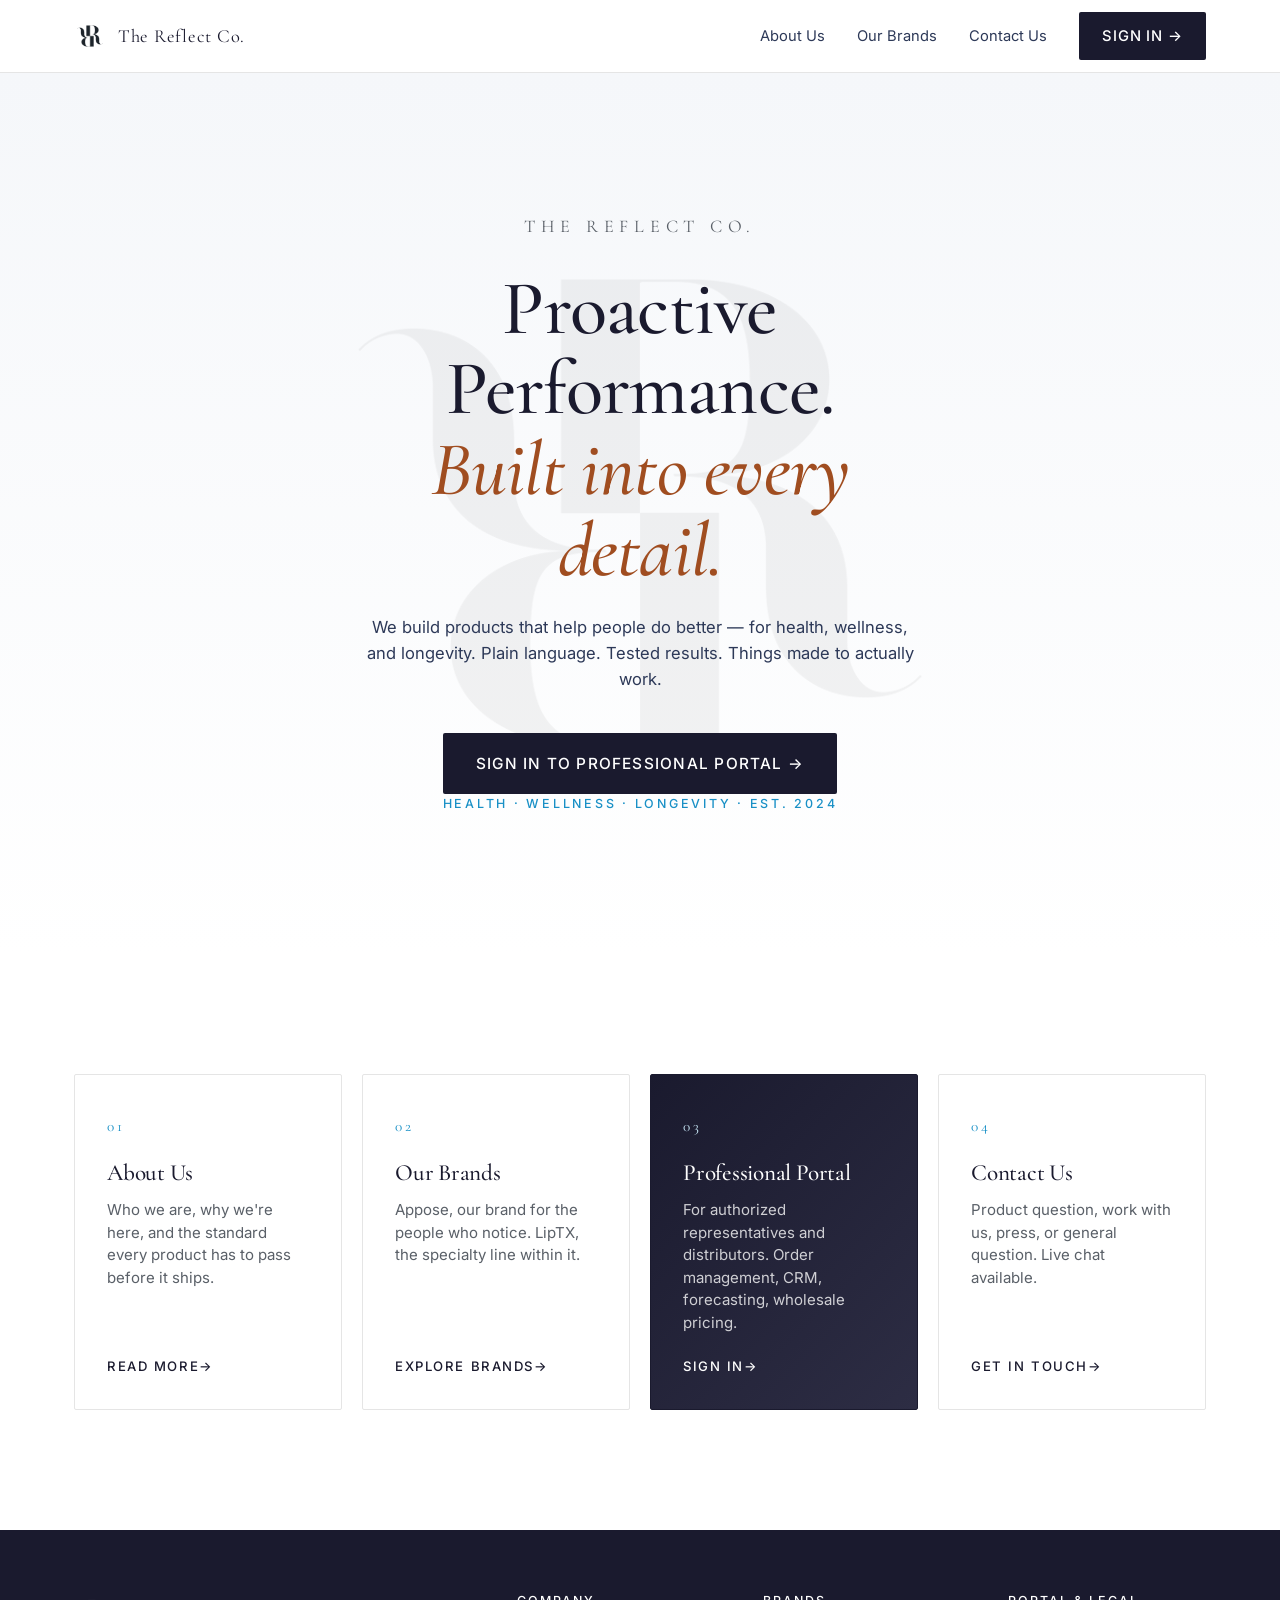
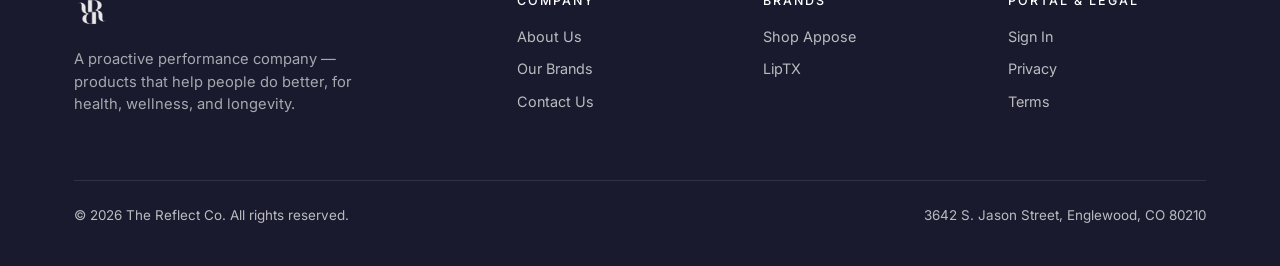
==== index.html @ 0c34033e "Remove Reps page (redundant with Contact Us) - Delete reps.html - Remove 'Become a Rep' from header " ====
<!DOCTYPE html>
<html lang="en">
<head>
<meta charset="UTF-8" />
<meta name="viewport" content="width=device-width, initial-scale=1.0" />
<title>The Reflect Co. — Proactive Performance</title>
<meta name="description" content="The Reflect Co. is a proactive performance company — products that help people do better, for health, wellness, and longevity. Home of Appose and the LipTX line." />
<link rel="canonical" href="https://thereflectco.com/" />

<!-- Open Graph / social cards -->
<meta property="og:type" content="website" />
<meta property="og:title" content="The Reflect Co. — Proactive Performance" />
<meta property="og:description" content="A proactive performance company. Products that help people do better, for health, wellness, and longevity." />
<meta property="og:url" content="https://thereflectco.com/" />
<meta property="og:image" content="https://thereflectco.com/assets/reflect-logo.png" />
<meta property="og:site_name" content="The Reflect Co." />
<meta name="twitter:card" content="summary_large_image" />
<meta name="twitter:title" content="The Reflect Co. — Proactive Performance" />
<meta name="twitter:description" content="Products that help people do better, for health, wellness, and longevity." />
<meta name="twitter:image" content="https://thereflectco.com/assets/reflect-logo.png" />

<!-- Icons -->
<link rel="icon" type="image/png" href="assets/reflect-logo.png" />
<link rel="apple-touch-icon" href="assets/reflect-logo.png" />
<meta name="theme-color" content="#1a1a2e" />

<!-- Fonts -->
<link rel="preconnect" href="https://fonts.googleapis.com" />
<link rel="preconnect" href="https://fonts.gstatic.com" crossorigin />
<link href="https://fonts.googleapis.com/css2?family=Cormorant+Garamond:ital,wght@0,400;0,500;0,600;1,400;1,500&family=Inter:wght@400;500;600&display=swap" rel="stylesheet" />
<link rel="stylesheet" href="styles.css" />

<!-- Structured data (Organization) -->
<script type="application/ld+json">
{
  "@context": "https://schema.org",
  "@type": "Organization",
  "name": "The Reflect Co.",
  "alternateName": "Reflect Co.",
  "url": "https://thereflectco.com",
  "logo": "https://thereflectco.com/assets/reflect-logo.png",
  "description": "A proactive performance company — products that help people do better, for health, wellness, and longevity.",
  "foundingDate": "2024",
  "address": {
    "@type": "PostalAddress",
    "streetAddress": "3642 S. Jason Street",
    "addressLocality": "Englewood",
    "addressRegion": "CO",
    "postalCode": "80210",
    "addressCountry": "US"
  },
  "email": "dnarsete@gmail.com",
  "brand": [
    {"@type": "Brand", "name": "Appose", "url": "https://shopappose.com"},
    {"@type": "Brand", "name": "LipTX"}
  ]
}
</script>
</head>
<body>

<header class="site-header">
  <div class="wrap">
    <nav class="nav" id="nav">
      <a href="index.html" class="brand">
        <img src="assets/reflect-logo.png" alt="" />
        <span>The Reflect Co.</span>
      </a>
      <div class="nav-links">
        <a href="about.html">About Us</a>
        <a href="brands.html">Our Brands</a>
        <a href="contact.html">Contact Us</a>
        <a class="btn btn-primary" href="https://dnarsete.github.io/reflect-co-crm/">Sign In →</a>
      </div>
      <button class="nav-toggle" aria-label="Toggle menu" aria-expanded="false">
        <span></span><span></span><span></span>
      </button>
    </nav>
  </div>
</header>

<main>
<section class="landing-hero">
  <div class="wrap">
    <div class="brand-mark">The Reflect Co.</div>
    <h1>Proactive Performance.<br /><span class="accent">Built into every detail.</span></h1>
    <p class="lede">We build products that help people do better — for health, wellness, and longevity. Plain language. Tested results. Things made to actually work.</p>
    <div class="hero-actions" style="display:flex; align-items:center; justify-content:center; flex-wrap:wrap; gap:0; margin-top:24px;">
      <a class="btn btn-primary btn-lg" href="https://dnarsete.github.io/reflect-co-crm/">Sign In to Professional Portal →</a>
    </div>
    <div class="meta-line">Health · Wellness · Longevity · Est. 2024</div>
  </div>
</section>

<section class="tabs">
  <div class="wrap">
    <div class="tabs-grid">
      <a class="tab-card" href="about.html">
        <span class="num">01</span>
        <h3>About Us</h3>
        <p>Who we are, why we're here, and the standard every product has to pass before it ships.</p>
        <span class="more">Read more</span>
      </a>
      <a class="tab-card" href="brands.html">
        <span class="num">02</span>
        <h3>Our Brands</h3>
        <p>Appose, our brand for the people who notice. LipTX, the specialty line within it.</p>
        <span class="more">Explore brands</span>
      </a>
      <a class="tab-card dark" href="https://dnarsete.github.io/reflect-co-crm/">
        <span class="num">03</span>
        <h3>Professional Portal</h3>
        <p>For authorized representatives and distributors. Order management, CRM, forecasting, wholesale pricing.</p>
        <span class="more">Sign in</span>
      </a>
      <a class="tab-card" href="contact.html">
        <span class="num">04</span>
        <h3>Contact Us</h3>
        <p>Product question, work with us, press, or general question. Live chat available.</p>
        <span class="more">Get in touch</span>
      </a>
    </div>
  </div>
</section>
</main>

<footer class="site-footer">
  <div class="wrap">
    <div class="footer-grid">
      <div class="footer-brand">
        <img src="assets/reflect-logo.png" alt="The Reflect Co." />
        <p>A proactive performance company — products that help people do better, for health, wellness, and longevity.</p>
      </div>
      <div>
        <h4>Company</h4>
        <ul>
          <li><a href="about.html">About Us</a></li>
          <li><a href="brands.html">Our Brands</a></li>
          <li><a href="contact.html">Contact Us</a></li>
        </ul>
      </div>
      <div>
        <h4>Brands</h4>
        <ul>
          <li><a href="https://shopappose.com" target="_blank" rel="noopener">Shop Appose</a></li>
          <li><a href="brands.html#liptx">LipTX</a></li>
        </ul>
      </div>
      <div>
        <h4>Portal &amp; Legal</h4>
        <ul>
          <li><a href="https://dnarsete.github.io/reflect-co-crm/">Sign In</a></li>
          <li><a href="privacy.html">Privacy</a></li>
          <li><a href="terms.html">Terms</a></li>
        </ul>
      </div>
    </div>
    <div class="footer-bottom">
      <span>© 2026 The Reflect Co. All rights reserved.</span>
      <span>3642 S. Jason Street, Englewood, CO 80210</span>
    </div>
  </div>
</footer>

<script src="app.js"></script>
</body>
</html>
---- styles.css ----
/* The Reflect Co — quiet luxury, B2B manufacturer */

:root {
  --ink: #1a1a2e;           /* deep midnight (from original site) */
  --ink-deep: #0f0f1f;
  --ink-soft: #2d3958;
  --muted: #5a6068;
  --line: #e5e5e5;
  --cream: #f5f7fa;         /* very pale cool gray */
  --cream-deep: #ebeef3;
  --paper: #ffffff;
  --accent: #1990c6;        /* teal blue (from original site) */
  --accent-deep: #137092;
  --accent-peach: #ffd5b5;  /* peach (hero gradient) */
  --accent-teal: #19c6c6;   /* aqua (hero gradient) */
  --shadow: 0 10px 40px rgba(26, 26, 46, 0.08);
  --serif: "Cormorant Garamond", "Garamond", "Times New Roman", Georgia, serif;
  --sans: "Inter", -apple-system, BlinkMacSystemFont, "Helvetica Neue", Helvetica, Arial, sans-serif;
  --maxw: 1180px;
}

* { box-sizing: border-box; }
html, body { margin: 0; padding: 0; }
body {
  font-family: var(--sans);
  color: var(--ink);
  background: var(--paper);
  -webkit-font-smoothing: antialiased;
  text-rendering: optimizeLegibility;
  line-height: 1.55;
  font-size: 16px;
}
img { max-width: 100%; display: block; }
a { color: inherit; text-decoration: none; }
button { font: inherit; cursor: pointer; border: none; background: none; color: inherit; }

/* Typography */
h1, h2, h3, h4 { font-family: var(--serif); font-weight: 500; line-height: 1.15; letter-spacing: -0.01em; margin: 0; }
h1 { font-size: clamp(2.4rem, 5vw, 4.2rem); }
h2 { font-size: clamp(1.9rem, 3.4vw, 2.8rem); }
h3 { font-size: clamp(1.3rem, 2vw, 1.6rem); }
p { margin: 0 0 1rem; color: var(--ink-soft); }
.eyebrow {
  text-transform: uppercase;
  letter-spacing: 0.22em;
  font-size: 0.72rem;
  font-weight: 500;
  color: var(--accent);
  font-family: var(--sans);
}
.lede { font-size: 1.08rem; color: var(--ink-soft); max-width: 60ch; }

/* Layout */
.wrap { max-width: var(--maxw); margin: 0 auto; padding: 0 24px; }
section { padding: clamp(72px, 10vw, 140px) 0; }
.section-head { max-width: 760px; margin-bottom: 56px; }
.section-head.center { margin-left: auto; margin-right: auto; text-align: center; }
.divider { height: 1px; background: var(--line); border: 0; margin: 0; }

/* Header / Nav */
.site-header {
  position: sticky;
  top: 0;
  z-index: 50;
  background: rgba(255, 255, 255, 0.92);
  backdrop-filter: saturate(160%) blur(10px);
  -webkit-backdrop-filter: saturate(160%) blur(10px);
  border-bottom: 1px solid var(--line);
}
.nav {
  display: flex;
  align-items: center;
  justify-content: space-between;
  height: 72px;
}
.brand {
  display: flex;
  align-items: center;
  gap: 12px;
  font-family: var(--serif);
  font-size: 1.15rem;
  letter-spacing: 0.04em;
}
.brand img { width: 32px; height: 32px; object-fit: contain; }
.nav-links { display: flex; align-items: center; gap: 32px; }
.nav-links a { font-size: 0.92rem; color: var(--ink-soft); transition: color .2s; }
.nav-links a:hover { color: var(--ink); }
.nav-links a.btn-primary, .nav-links a.btn-primary:hover { color: #fff; }
.nav-links a.btn-ghost, .nav-links a.btn-ghost:hover { color: var(--ink); }
.btn {
  display: inline-flex;
  align-items: center;
  justify-content: center;
  gap: 10px;
  padding: 12px 22px;
  border-radius: 2px;
  font-size: 0.88rem;
  letter-spacing: 0.06em;
  text-transform: uppercase;
  font-weight: 500;
  transition: all .2s ease;
  border: 1px solid transparent;
  cursor: pointer;
  white-space: nowrap;
}
.btn-primary { background: var(--ink); color: #fff; }
.btn-primary:hover { background: var(--ink-deep); }
.btn-ghost { background: transparent; color: var(--ink); border-color: var(--ink); }
.btn-ghost:hover { background: var(--ink); color: #fff; }
.btn-lg { padding: 18px 32px; font-size: 0.96rem; letter-spacing: 0.08em; }
.hero-link {
  display: inline-block;
  margin-left: 18px;
  font-size: 0.86rem;
  color: var(--muted);
  border-bottom: 1px solid transparent;
  padding-bottom: 2px;
  transition: color .2s, border-color .2s;
}
.hero-link:hover { color: var(--ink); border-bottom-color: var(--ink); }
@media (max-width: 560px) {
  .hero-link { display: block; margin: 16px 0 0; }
}
.btn-light { background: #fff; color: var(--ink); }
.btn-light:hover { background: var(--cream); }

/* Mobile nav */
.nav-toggle {
  display: none;
  flex-direction: column;
  gap: 5px;
  padding: 8px;
}
.nav-toggle span { width: 22px; height: 1.5px; background: var(--ink); }
@media (max-width: 860px) {
  .nav-links { display: none; }
  .nav-toggle { display: flex; }
  .nav.open .nav-links {
    display: flex;
    position: absolute;
    top: 72px;
    left: 0;
    right: 0;
    flex-direction: column;
    gap: 0;
    background: #fff;
    border-bottom: 1px solid var(--line);
    padding: 8px 0;
  }
  .nav.open .nav-links a, .nav.open .nav-links .btn {
    padding: 16px 24px;
    border-bottom: 1px solid var(--line);
    border-radius: 0;
    text-align: left;
    justify-content: flex-start;
  }
  .nav.open .nav-links a:last-child, .nav.open .nav-links .btn:last-child { border-bottom: 0; }
}

/* Hero */
.hero {
  background: linear-gradient(180deg, var(--cream) 0%, var(--paper) 100%);
  padding: clamp(96px, 14vw, 180px) 0 clamp(80px, 10vw, 120px);
  position: relative;
  overflow: hidden;
}

/* Landing hero (with ghosted logo watermark) */
.landing-hero {
  background: linear-gradient(180deg, var(--cream) 0%, var(--paper) 100%);
  position: relative;
  overflow: hidden;
  min-height: 88vh;
  display: flex;
  align-items: center;
  padding: clamp(80px, 12vw, 140px) 0;
}
.landing-hero::before {
  content: '';
  position: absolute;
  inset: 0;
  background-image: url('assets/reflect-logo.png');
  background-repeat: no-repeat;
  background-position: center;
  background-size: clamp(420px, 80vh, 880px) auto;
  opacity: 0.05;
  pointer-events: none;
  filter: grayscale(1);
}
.landing-hero .wrap {
  position: relative;
  z-index: 1;
  text-align: center;
}
.landing-hero .brand-mark {
  font-family: var(--serif);
  font-size: clamp(1.1rem, 1.4vw, 1.3rem);
  letter-spacing: 0.32em;
  text-transform: uppercase;
  color: var(--muted);
  margin-bottom: 28px;
}
.landing-hero h1 {
  font-size: clamp(2.8rem, 6vw, 5rem);
  line-height: 1.05;
  margin: 0 auto 24px;
  max-width: 16ch;
}
.landing-hero h1 .accent {
  font-style: italic;
  color: #a04d20;
}
.landing-hero .lede {
  font-size: clamp(1rem, 1.3vw, 1.15rem);
  color: var(--ink-soft);
  max-width: 56ch;
  margin: 0 auto 40px;
  line-height: 1.55;
}
.landing-hero .meta-line {
  font-size: 0.78rem;
  text-transform: uppercase;
  letter-spacing: 0.22em;
  color: var(--accent);
  font-weight: 500;
}

/* Tab cards (4 entry points) */
.tabs {
  padding: clamp(80px, 10vw, 120px) 0;
  background: var(--paper);
}
.tabs-grid {
  display: grid;
  grid-template-columns: repeat(4, 1fr);
  gap: 20px;
}
@media (max-width: 980px) { .tabs-grid { grid-template-columns: repeat(2, 1fr); gap: 16px; } }
@media (max-width: 560px) { .tabs-grid { grid-template-columns: 1fr; } }
.tab-card {
  display: flex;
  flex-direction: column;
  padding: 40px 32px 32px;
  background: var(--paper);
  border: 1px solid var(--line);
  border-radius: 2px;
  text-decoration: none;
  color: inherit;
  transition: transform .25s ease, box-shadow .25s ease, border-color .25s ease;
  position: relative;
  min-height: 280px;
}
.tab-card:hover {
  transform: translateY(-4px);
  box-shadow: var(--shadow);
  border-color: var(--accent);
}
.tab-card .num {
  font-family: var(--serif);
  font-size: 0.95rem;
  letter-spacing: 0.18em;
  color: var(--accent);
  display: block;
  margin-bottom: 22px;
}
.tab-card h3 {
  font-size: 1.45rem;
  margin: 0 0 12px;
}
.tab-card p {
  font-size: 0.94rem;
  color: var(--muted);
  margin: 0 0 auto;
  line-height: 1.5;
}
.tab-card .more {
  margin-top: 22px;
  font-size: 0.82rem;
  text-transform: uppercase;
  letter-spacing: 0.12em;
  color: var(--ink);
  font-weight: 500;
}
.tab-card .more::after { content: ' →'; transition: transform .2s ease; display: inline-block; }
.tab-card:hover .more::after { transform: translateX(4px); }
.tab-card.dark {
  background: linear-gradient(135deg, var(--ink), #2d2d44);
  color: #fff;
  border-color: var(--ink);
}
.tab-card.dark .num { color: #c7e6f5; }
.tab-card.dark p { color: rgba(255,255,255,0.78); }
.tab-card.dark .more { color: #fff; }
.hero-grid {
  display: grid;
  grid-template-columns: 1.1fr 0.9fr;
  gap: 80px;
  align-items: center;
}
@media (max-width: 880px) {
  .hero-grid { grid-template-columns: 1fr; gap: 48px; }
}
.hero h1 { margin-top: 18px; margin-bottom: 22px; }
.hero h1 .accent {
  font-style: italic;
  color: #a04d20;          /* burnt sienna — matches LipTX italic tagline */
}
.hero-actions { display: flex; gap: 14px; margin-top: 32px; flex-wrap: wrap; }
.hero-visual {
  aspect-ratio: 4 / 5;
  background:
    linear-gradient(135deg, var(--cream-deep) 0%, var(--cream) 60%, #fff 100%);
  border: 1px solid var(--line);
  border-radius: 2px;
  position: relative;
  display: flex;
  align-items: center;
  justify-content: center;
  box-shadow: var(--shadow);
}
.hero-visual::before {
  content: "";
  position: absolute;
  inset: 24px;
  border: 1px solid rgba(25, 144, 198, 0.22);
}
.hero-visual img {
  width: 38%;
  opacity: 0.92;
}

/* About / value props */
.about-grid {
  display: grid;
  grid-template-columns: 1fr 1fr;
  gap: 80px;
  align-items: center;
}
@media (max-width: 880px) { .about-grid { grid-template-columns: 1fr; gap: 48px; } }
.stats {
  display: grid;
  grid-template-columns: repeat(3, 1fr);
  gap: 24px;
  margin-top: 48px;
  padding-top: 36px;
  border-top: 1px solid var(--line);
}
.stat .num { font-family: var(--serif); font-size: 2.4rem; color: var(--ink); display: block; line-height: 1; }
.stat .lbl { font-size: 0.78rem; text-transform: uppercase; letter-spacing: 0.14em; color: var(--muted); margin-top: 10px; display: block; }
.about-card {
  background: linear-gradient(135deg, var(--ink), #2d2d44);
  color: #fff;
  padding: 56px 44px;
  border-radius: 2px;
  position: relative;
  overflow: hidden;
}
.about-card .eyebrow { color: rgba(255, 255, 255, 0.7); }
.about-card h3 { color: #fff; margin: 14px 0 18px; font-size: 1.8rem; }
.about-card p { color: rgba(255, 255, 255, 0.78); margin: 0; }
.about-card::after {
  content: "";
  position: absolute;
  right: -60px;
  bottom: -60px;
  width: 220px;
  height: 220px;
  border: 1px solid rgba(255, 255, 255, 0.08);
  border-radius: 50%;
}

/* Brands */
.brands { background: var(--cream); }
.brand-grid {
  display: grid;
  grid-template-columns: 1fr 1fr;
  gap: 28px;
}
@media (max-width: 780px) { .brand-grid { grid-template-columns: 1fr; } }
.brand-card {
  background: #fff;
  border: 1px solid var(--line);
  padding: 56px 44px;
  border-radius: 2px;
  display: flex;
  flex-direction: column;
  min-height: 360px;
  transition: transform .25s ease, box-shadow .25s ease;
}
.brand-card:hover { transform: translateY(-4px); box-shadow: var(--shadow); }
.brand-card.dark { background: linear-gradient(135deg, var(--ink), #2d2d44); color: #fff; border-color: var(--ink); }
.brand-card.dark p, .brand-card.dark .brand-features li { color: rgba(255, 255, 255, 0.78); }
.brand-card.dark .eyebrow { color: rgba(255, 255, 255, 0.6); }
.brand-card.dark .btn-primary { background: #fff; color: var(--ink); }
.brand-card.dark .btn-primary:hover { background: rgba(255, 255, 255, 0.88); color: var(--ink); }

.brand-card.warm { background: linear-gradient(135deg, #fef4e8, #f5e4d0); color: var(--ink); border-color: rgba(26, 26, 46, 0.12); }
.brand-card.warm .tagline { color: #a04d20; }
.brand-card.warm .eyebrow { color: #a04d20; }
.brand-card.warm .brand-features { border-top-color: rgba(26, 26, 46, 0.12); }
.brand-card .name {
  font-family: var(--serif);
  font-size: 2.6rem;
  letter-spacing: 0.04em;
  margin: 18px 0 6px;
}
.brand-card .tagline {
  font-style: italic;
  font-family: var(--serif);
  color: var(--accent);
  margin-bottom: 24px;
  font-size: 1.1rem;
}
.brand-card.dark .tagline { color: #c7e6f5; }
.brand-features {
  list-style: none;
  padding: 0;
  margin: auto 0 0;
  display: flex;
  flex-direction: column;
  gap: 10px;
  border-top: 1px solid var(--line);
  padding-top: 24px;
}
.brand-card.dark .brand-features { border-top-color: rgba(255, 255, 255, 0.12); }
.brand-features li {
  font-size: 0.92rem;
  color: var(--ink-soft);
  display: flex;
  align-items: center;
  gap: 10px;
}
.brand-features li::before {
  content: "";
  width: 4px;
  height: 4px;
  background: var(--accent);
  border-radius: 50%;
  flex-shrink: 0;
}

/* Partners / capabilities */
.cap-grid {
  display: grid;
  grid-template-columns: repeat(auto-fit, minmax(220px, 1fr));
  gap: 28px;
  margin-top: 40px;
}
@media (max-width: 600px) { .cap-grid { grid-template-columns: 1fr; } }
.cap {
  padding: 36px 32px;
  border: 1px solid var(--line);
  border-radius: 2px;
  background: var(--paper);
}
.cap .num {
  font-family: var(--serif);
  font-size: 1rem;
  color: var(--accent);
  letter-spacing: 0.08em;
  display: block;
  margin-bottom: 16px;
}
.cap h3 { font-size: 1.25rem; margin-bottom: 12px; }
.cap p { font-size: 0.96rem; margin: 0; }

/* Portal CTA */
.portal {
  background: linear-gradient(135deg, var(--ink), var(--ink-deep));
  color: #fff;
  text-align: center;
}
.portal h2 { color: #fff; margin: 18px 0 18px; max-width: 720px; margin-left: auto; margin-right: auto; }
.portal p { color: rgba(255, 255, 255, 0.78); max-width: 560px; margin: 0 auto 36px; }
.portal .eyebrow { color: rgba(255, 255, 255, 0.6); }

/* Page hero (interior pages) */
.page-hero {
  background: var(--cream);
  padding: clamp(96px, 12vw, 140px) 0 clamp(56px, 8vw, 80px);
  border-bottom: 1px solid var(--line);
}
.page-hero h1 { max-width: 800px; margin-top: 16px; }
.page-hero .lede { margin-top: 22px; }

/* Content blocks */
.prose { max-width: 720px; }
.prose p, .prose li { color: var(--ink-soft); font-size: 1rem; }
.prose h2 { margin-top: 56px; margin-bottom: 18px; }
.prose h3 { margin-top: 32px; margin-bottom: 12px; }
.prose ul { padding-left: 22px; }
.prose ul li { margin-bottom: 8px; }
.prose a { color: var(--accent); border-bottom: 1px solid var(--accent); }

/* Forms */
.form { display: grid; gap: 20px; max-width: 560px; margin-top: 32px; }
.form .field { display: flex; flex-direction: column; gap: 8px; }
.form label { font-size: 0.82rem; text-transform: uppercase; letter-spacing: 0.12em; color: var(--muted); }
.form input, .form textarea, .form select {
  font: inherit;
  padding: 14px 16px;
  border: 1px solid var(--line);
  border-radius: 2px;
  background: #fff;
  color: var(--ink);
  transition: border-color .2s;
}
.form input:focus, .form textarea:focus, .form select:focus {
  outline: none;
  border-color: var(--accent);
}
.form textarea { min-height: 140px; resize: vertical; }
.form .row { display: grid; grid-template-columns: 1fr 1fr; gap: 20px; }
@media (max-width: 600px) { .form .row { grid-template-columns: 1fr; } }
.form-note { font-size: 0.86rem; color: var(--muted); margin-top: 8px; }

/* Contact details block */
.contact-grid {
  display: grid;
  grid-template-columns: 1fr 1fr;
  gap: 64px;
  align-items: start;
}
@media (max-width: 880px) { .contact-grid { grid-template-columns: 1fr; gap: 40px; } }
.contact-card {
  background: var(--cream);
  border: 1px solid var(--line);
  padding: 40px 36px;
  border-radius: 2px;
}
.contact-card h3 { font-size: 1.3rem; margin-bottom: 18px; }
.contact-card dl { margin: 0; }
.contact-card dt { font-size: 0.78rem; text-transform: uppercase; letter-spacing: 0.14em; color: var(--muted); margin-top: 18px; }
.contact-card dt:first-child { margin-top: 0; }
.contact-card dd { margin: 6px 0 0; color: var(--ink); }

/* Footer */
.site-footer {
  background: var(--ink);
  color: rgba(255, 255, 255, 0.7);
  padding: 64px 0 40px;
  font-size: 0.9rem;
}
.footer-grid {
  display: grid;
  grid-template-columns: 2fr 1fr 1fr 1fr;
  gap: 48px;
  margin-bottom: 48px;
}
@media (max-width: 780px) { .footer-grid { grid-template-columns: 1fr 1fr; gap: 32px; } }
@media (max-width: 480px) { .footer-grid { grid-template-columns: 1fr; } }
.footer-grid h4 { font-family: var(--sans); font-size: 0.78rem; text-transform: uppercase; letter-spacing: 0.16em; color: #fff; margin-bottom: 18px; }
.footer-grid ul { list-style: none; padding: 0; margin: 0; display: flex; flex-direction: column; gap: 10px; }
.footer-grid a { transition: color .2s; }
.footer-grid a:hover { color: #fff; }
.footer-brand img { width: 36px; height: 36px; filter: brightness(0) invert(1); opacity: 0.9; margin-bottom: 18px; }
.footer-brand p { color: rgba(255, 255, 255, 0.62); max-width: 36ch; font-size: 0.92rem; }
.footer-bottom {
  border-top: 1px solid rgba(255, 255, 255, 0.1);
  padding-top: 24px;
  display: flex;
  justify-content: space-between;
  align-items: center;
  flex-wrap: wrap;
  gap: 12px;
  font-size: 0.84rem;
}
.footer-bottom a:hover { color: #fff; }

/* Utilities */
.center { text-align: center; }
.muted { color: var(--muted); }
.mt-0 { margin-top: 0; }

/* Chat widget (floating customer-service assistant) */
.chat-fab {
  position: fixed;
  right: 24px;
  bottom: 24px;
  z-index: 100;
  width: 56px;
  height: 56px;
  border-radius: 50%;
  background: var(--ink);
  color: #fff;
  border: none;
  cursor: pointer;
  font-size: 1.4rem;
  box-shadow: 0 10px 24px rgba(26, 26, 46, 0.3);
  display: flex;
  align-items: center;
  justify-content: center;
  transition: transform .2s ease, background .2s ease;
}
.chat-fab:hover { transform: translateY(-2px); background: var(--accent); }
.chat-fab.hidden { display: none; }

.chat-panel {
  position: fixed;
  right: 24px;
  bottom: 24px;
  z-index: 101;
  width: 360px;
  max-width: calc(100vw - 32px);
  height: 520px;
  max-height: calc(100vh - 48px);
  background: var(--paper);
  border: 1px solid var(--line);
  border-radius: 6px;
  box-shadow: 0 20px 60px rgba(26, 26, 46, 0.2);
  display: none;
  flex-direction: column;
  overflow: hidden;
}
.chat-panel.open { display: flex; }
.chat-header {
  background: linear-gradient(135deg, var(--ink), #2d2d44);
  color: #fff;
  padding: 18px 20px;
  display: flex;
  justify-content: space-between;
  align-items: center;
}
.chat-header .title {
  font-family: var(--serif);
  font-size: 1.1rem;
}
.chat-header .sub {
  font-size: 0.74rem;
  color: rgba(255,255,255,0.7);
  margin-top: 2px;
}
.chat-close {
  background: transparent;
  color: #fff;
  border: none;
  font-size: 1.4rem;
  cursor: pointer;
  padding: 0 6px;
  line-height: 1;
}
.chat-msgs {
  flex: 1;
  overflow-y: auto;
  padding: 16px;
  display: flex;
  flex-direction: column;
  gap: 12px;
  background: var(--cream);
}
.chat-msg {
  max-width: 80%;
  padding: 10px 14px;
  border-radius: 12px;
  font-size: 0.92rem;
  line-height: 1.45;
}
.chat-msg.bot {
  background: #fff;
  color: var(--ink);
  border: 1px solid var(--line);
  align-self: flex-start;
  border-bottom-left-radius: 2px;
}
.chat-msg.user {
  background: var(--ink);
  color: #fff;
  align-self: flex-end;
  border-bottom-right-radius: 2px;
}
.chat-msg.typing {
  background: #fff;
  color: var(--muted);
  border: 1px solid var(--line);
  align-self: flex-start;
  font-style: italic;
}
.chat-input {
  display: flex;
  border-top: 1px solid var(--line);
  background: var(--paper);
}
.chat-input input {
  flex: 1;
  padding: 14px 16px;
  border: none;
  outline: none;
  font: inherit;
  font-size: 0.94rem;
  color: var(--ink);
  background: transparent;
}
.chat-input button {
  padding: 0 20px;
  background: var(--ink);
  color: #fff;
  border: none;
  cursor: pointer;
  font-size: 0.82rem;
  text-transform: uppercase;
  letter-spacing: 0.08em;
}
.chat-input button:hover { background: var(--accent); }
.chat-notice {
  padding: 10px 14px;
  background: #fff8e1;
  border-bottom: 1px solid #f4d77a;
  color: #856404;
  font-size: 0.78rem;
  text-align: center;
}
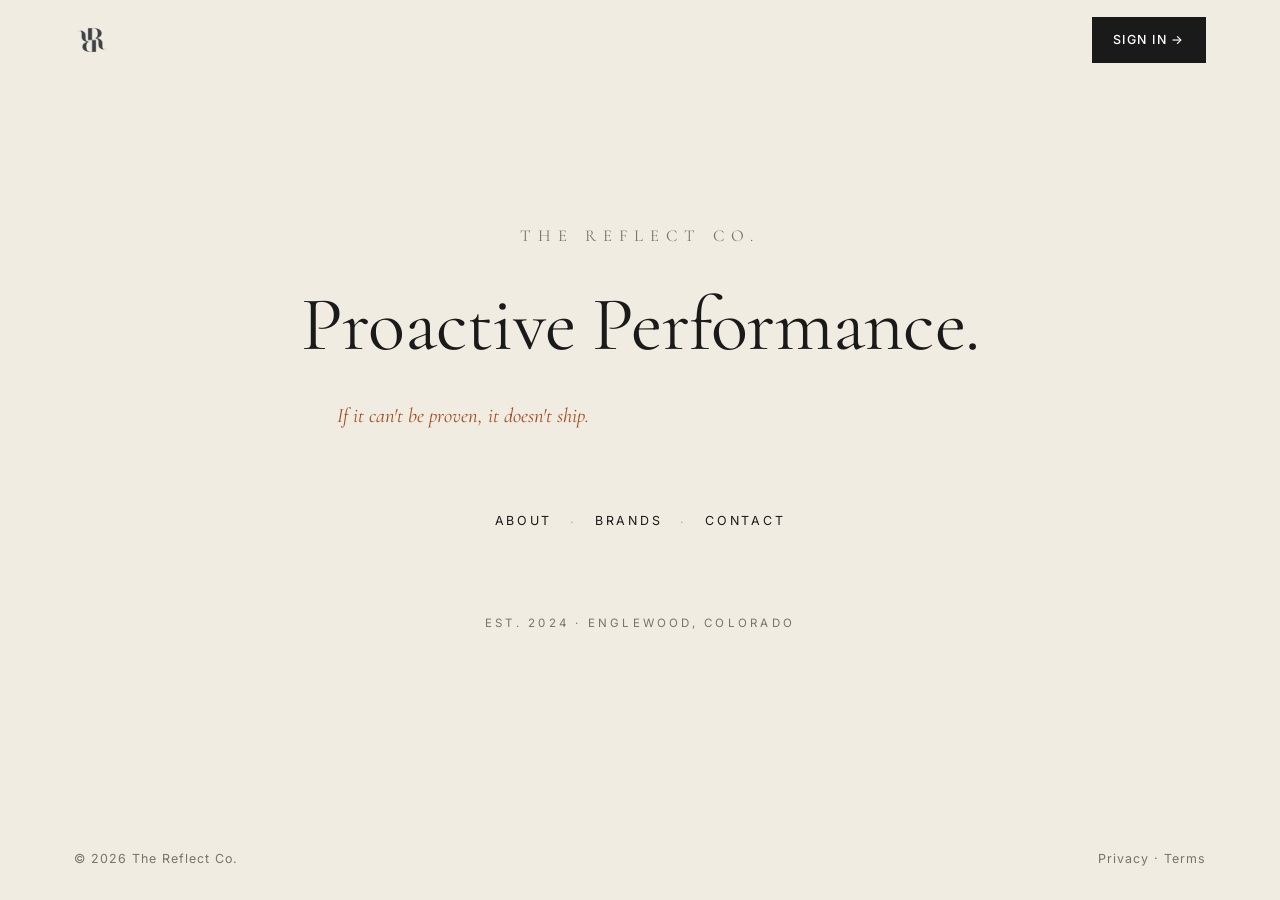
==== commit caf0d4af: "Strip landing to mood-board aesthetic (Aesop/Filson/Caldera Lab) - New palette: warm sand background" ====
--- a/index.html
+++ b/index.html
@@ -3,43 +3,38 @@
 <head>
 <meta charset="UTF-8" />
 <meta name="viewport" content="width=device-width, initial-scale=1.0" />
-<title>The Reflect Co. — Proactive Performance</title>
-<meta name="description" content="The Reflect Co. is a proactive performance company — products that help people do better, for health, wellness, and longevity. Home of Appose and the LipTX line." />
+<title>The Reflect Co.</title>
+<meta name="description" content="The Reflect Co. — a proactive performance manufacturer. Considered things, plainly stated. Home of Appose and the LipTX line." />
 <link rel="canonical" href="https://thereflectco.com/" />
 
-<!-- Open Graph / social cards -->
 <meta property="og:type" content="website" />
-<meta property="og:title" content="The Reflect Co. — Proactive Performance" />
-<meta property="og:description" content="A proactive performance company. Products that help people do better, for health, wellness, and longevity." />
+<meta property="og:title" content="The Reflect Co." />
+<meta property="og:description" content="A proactive performance manufacturer. Considered things, plainly stated." />
 <meta property="og:url" content="https://thereflectco.com/" />
 <meta property="og:image" content="https://thereflectco.com/assets/reflect-logo.png" />
 <meta property="og:site_name" content="The Reflect Co." />
 <meta name="twitter:card" content="summary_large_image" />
-<meta name="twitter:title" content="The Reflect Co. — Proactive Performance" />
-<meta name="twitter:description" content="Products that help people do better, for health, wellness, and longevity." />
+<meta name="twitter:title" content="The Reflect Co." />
+<meta name="twitter:description" content="A proactive performance manufacturer." />
 <meta name="twitter:image" content="https://thereflectco.com/assets/reflect-logo.png" />
 
-<!-- Icons -->
 <link rel="icon" type="image/png" href="assets/reflect-logo.png" />
 <link rel="apple-touch-icon" href="assets/reflect-logo.png" />
-<meta name="theme-color" content="#1a1a2e" />
+<meta name="theme-color" content="#1a1a1a" />
 
-<!-- Fonts -->
 <link rel="preconnect" href="https://fonts.googleapis.com" />
 <link rel="preconnect" href="https://fonts.gstatic.com" crossorigin />
 <link href="https://fonts.googleapis.com/css2?family=Cormorant+Garamond:ital,wght@0,400;0,500;0,600;1,400;1,500&family=Inter:wght@400;500;600&display=swap" rel="stylesheet" />
 <link rel="stylesheet" href="styles.css" />
 
-<!-- Structured data (Organization) -->
 <script type="application/ld+json">
 {
   "@context": "https://schema.org",
   "@type": "Organization",
   "name": "The Reflect Co.",
-  "alternateName": "Reflect Co.",
   "url": "https://thereflectco.com",
   "logo": "https://thereflectco.com/assets/reflect-logo.png",
-  "description": "A proactive performance company — products that help people do better, for health, wellness, and longevity.",
+  "description": "A proactive performance manufacturer. Considered things, plainly stated.",
   "foundingDate": "2024",
   "address": {
     "@type": "PostalAddress",
@@ -57,107 +52,46 @@
 }
 </script>
 </head>
-<body>
+<body class="landing">
 
-<header class="site-header">
+<header class="site-header bare">
   <div class="wrap">
     <nav class="nav" id="nav">
       <a href="index.html" class="brand">
         <img src="assets/reflect-logo.png" alt="" />
-        <span>The Reflect Co.</span>
       </a>
-      <div class="nav-links">
-        <a href="about.html">About Us</a>
-        <a href="brands.html">Our Brands</a>
-        <a href="contact.html">Contact Us</a>
-        <a class="btn btn-primary" href="https://dnarsete.github.io/reflect-co-crm/">Sign In →</a>
-      </div>
-      <button class="nav-toggle" aria-label="Toggle menu" aria-expanded="false">
-        <span></span><span></span><span></span>
-      </button>
+      <a class="btn btn-primary signin-btn" href="https://dnarsete.github.io/reflect-co-crm/">Sign In →</a>
     </nav>
   </div>
 </header>
 
 <main>
-<section class="landing-hero">
+<section class="landing-bare">
   <div class="wrap">
-    <div class="brand-mark">The Reflect Co.</div>
-    <h1>Proactive Performance.<br /><span class="accent">Built into every detail.</span></h1>
-    <p class="lede">We build products that help people do better — for health, wellness, and longevity. Plain language. Tested results. Things made to actually work.</p>
-    <div class="hero-actions" style="display:flex; align-items:center; justify-content:center; flex-wrap:wrap; gap:0; margin-top:24px;">
-      <a class="btn btn-primary btn-lg" href="https://dnarsete.github.io/reflect-co-crm/">Sign In to Professional Portal →</a>
+    <div class="brand-block">
+      <div class="brand-mark-lg">The Reflect Co.</div>
+      <h1 class="display">Proactive Performance.</h1>
+      <p class="standard-line">If it can't be proven, it doesn't ship.</p>
     </div>
-    <div class="meta-line">Health · Wellness · Longevity · Est. 2024</div>
-  </div>
-</section>
 
-<section class="tabs">
-  <div class="wrap">
-    <div class="tabs-grid">
-      <a class="tab-card" href="about.html">
-        <span class="num">01</span>
-        <h3>About Us</h3>
-        <p>Who we are, why we're here, and the standard every product has to pass before it ships.</p>
-        <span class="more">Read more</span>
-      </a>
-      <a class="tab-card" href="brands.html">
-        <span class="num">02</span>
-        <h3>Our Brands</h3>
-        <p>Appose, our brand for the people who notice. LipTX, the specialty line within it.</p>
-        <span class="more">Explore brands</span>
-      </a>
-      <a class="tab-card dark" href="https://dnarsete.github.io/reflect-co-crm/">
-        <span class="num">03</span>
-        <h3>Professional Portal</h3>
-        <p>For authorized representatives and distributors. Order management, CRM, forecasting, wholesale pricing.</p>
-        <span class="more">Sign in</span>
-      </a>
-      <a class="tab-card" href="contact.html">
-        <span class="num">04</span>
-        <h3>Contact Us</h3>
-        <p>Product question, work with us, press, or general question. Live chat available.</p>
-        <span class="more">Get in touch</span>
-      </a>
-    </div>
+    <nav class="quiet-nav" aria-label="Primary">
+      <a href="about.html">About</a>
+      <span aria-hidden="true">·</span>
+      <a href="brands.html">Brands</a>
+      <span aria-hidden="true">·</span>
+      <a href="contact.html">Contact</a>
+    </nav>
+
+    <div class="est-mark">Est. 2024 · Englewood, Colorado</div>
   </div>
 </section>
 </main>
 
-<footer class="site-footer">
+<footer class="site-footer bare">
   <div class="wrap">
-    <div class="footer-grid">
-      <div class="footer-brand">
-        <img src="assets/reflect-logo.png" alt="The Reflect Co." />
-        <p>A proactive performance company — products that help people do better, for health, wellness, and longevity.</p>
-      </div>
-      <div>
-        <h4>Company</h4>
-        <ul>
-          <li><a href="about.html">About Us</a></li>
-          <li><a href="brands.html">Our Brands</a></li>
-          <li><a href="contact.html">Contact Us</a></li>
-        </ul>
-      </div>
-      <div>
-        <h4>Brands</h4>
-        <ul>
-          <li><a href="https://shopappose.com" target="_blank" rel="noopener">Shop Appose</a></li>
-          <li><a href="brands.html#liptx">LipTX</a></li>
-        </ul>
-      </div>
-      <div>
-        <h4>Portal &amp; Legal</h4>
-        <ul>
-          <li><a href="https://dnarsete.github.io/reflect-co-crm/">Sign In</a></li>
-          <li><a href="privacy.html">Privacy</a></li>
-          <li><a href="terms.html">Terms</a></li>
-        </ul>
-      </div>
-    </div>
-    <div class="footer-bottom">
-      <span>© 2026 The Reflect Co. All rights reserved.</span>
-      <span>3642 S. Jason Street, Englewood, CO 80210</span>
+    <div class="footer-bare">
+      <span>© 2026 The Reflect Co.</span>
+      <span><a href="privacy.html">Privacy</a> · <a href="terms.html">Terms</a></span>
     </div>
   </div>
 </footer>
--- a/styles.css
+++ b/styles.css
@@ -1,19 +1,19 @@
 /* The Reflect Co — quiet luxury, B2B manufacturer */
 
 :root {
-  --ink: #1a1a2e;           /* deep midnight (from original site) */
-  --ink-deep: #0f0f1f;
-  --ink-soft: #2d3958;
-  --muted: #5a6068;
-  --line: #e5e5e5;
-  --cream: #f5f7fa;         /* very pale cool gray */
-  --cream-deep: #ebeef3;
-  --paper: #ffffff;
-  --accent: #1990c6;        /* teal blue (from original site) */
-  --accent-deep: #137092;
-  --accent-peach: #ffd5b5;  /* peach (hero gradient) */
-  --accent-teal: #19c6c6;   /* aqua (hero gradient) */
-  --shadow: 0 10px 40px rgba(26, 26, 46, 0.08);
+  --ink: #1a1a1a;           /* pure charcoal (mood-board ink) */
+  --ink-deep: #0c0c0c;
+  --ink-soft: #2a2a2a;
+  --muted: #7a7268;          /* warm gray */
+  --line: #d8d2c4;           /* warm hairline */
+  --cream: #f1ece1;          /* warm sand (Aesop / Caldera) */
+  --cream-deep: #e6dfcf;
+  --paper: #fbf8f1;          /* slightly warm off-white */
+  --accent: #a04d20;         /* burnt sienna — primary accent */
+  --accent-deep: #7e3a16;
+  --accent-2: #3d4426;       /* deep olive (Filson) */
+  --accent-2-deep: #2c3018;
+  --shadow: 0 10px 40px rgba(26, 26, 26, 0.08);
   --serif: "Cormorant Garamond", "Garamond", "Times New Roman", Georgia, serif;
   --sans: "Inter", -apple-system, BlinkMacSystemFont, "Helvetica Neue", Helvetica, Arial, sans-serif;
   --maxw: 1180px;
@@ -572,6 +572,133 @@
 .muted { color: var(--muted); }
 .mt-0 { margin-top: 0; }
 
+/* =========================================================
+   Bare landing — Aesop / Filson / Caldera Lab direction
+   ========================================================= */
+
+body.landing {
+  background: var(--cream);
+  min-height: 100vh;
+  display: flex;
+  flex-direction: column;
+}
+body.landing main { flex: 1; display: flex; }
+
+.site-header.bare {
+  background: transparent;
+  backdrop-filter: none;
+  -webkit-backdrop-filter: none;
+  border-bottom: none;
+  position: absolute;
+  top: 0; left: 0; right: 0;
+  z-index: 5;
+}
+.site-header.bare .nav { height: 80px; }
+.site-header.bare .brand img { width: 36px; height: 36px; opacity: 0.85; }
+.site-header.bare .brand span { display: none; }
+.signin-btn {
+  font-size: 0.78rem !important;
+  padding: 12px 20px !important;
+  letter-spacing: 0.12em !important;
+  border-radius: 0 !important;
+  background: var(--ink) !important;
+}
+.signin-btn:hover { background: var(--accent) !important; }
+
+.landing-bare {
+  flex: 1;
+  display: flex;
+  align-items: center;
+  justify-content: center;
+  text-align: center;
+  padding: 120px 0 80px;
+  position: relative;
+}
+.landing-bare .wrap {
+  display: flex;
+  flex-direction: column;
+  align-items: center;
+  gap: 80px;
+}
+.brand-mark-lg {
+  font-family: var(--serif);
+  font-size: clamp(1rem, 1.3vw, 1.15rem);
+  letter-spacing: 0.42em;
+  text-transform: uppercase;
+  color: var(--muted);
+  margin-bottom: 36px;
+}
+h1.display {
+  font-family: var(--serif);
+  font-weight: 400;
+  font-size: clamp(2.8rem, 6vw, 5.5rem);
+  letter-spacing: -0.01em;
+  line-height: 1.05;
+  color: var(--ink);
+  margin: 0 0 36px;
+}
+.standard-line {
+  font-family: var(--serif);
+  font-style: italic;
+  font-size: clamp(1.05rem, 1.6vw, 1.3rem);
+  color: var(--accent);
+  margin: 0;
+  max-width: 36ch;
+  line-height: 1.4;
+}
+
+.quiet-nav {
+  display: flex;
+  align-items: center;
+  gap: 18px;
+  font-size: 0.78rem;
+  letter-spacing: 0.22em;
+  text-transform: uppercase;
+}
+.quiet-nav a {
+  color: var(--ink);
+  border-bottom: 1px solid transparent;
+  padding-bottom: 4px;
+  transition: border-color .2s ease, color .2s ease;
+}
+.quiet-nav a:hover {
+  border-bottom-color: var(--ink);
+  color: var(--accent);
+}
+.quiet-nav span { color: var(--muted); opacity: 0.5; }
+
+.est-mark {
+  font-size: 0.72rem;
+  letter-spacing: 0.28em;
+  text-transform: uppercase;
+  color: var(--muted);
+}
+
+.site-footer.bare {
+  background: transparent;
+  color: var(--muted);
+  padding: 32px 0;
+  font-size: 0.78rem;
+  letter-spacing: 0.08em;
+}
+.footer-bare {
+  display: flex;
+  justify-content: space-between;
+  align-items: center;
+  flex-wrap: wrap;
+  gap: 12px;
+}
+.footer-bare a {
+  color: var(--muted);
+  border-bottom: 1px solid transparent;
+  padding-bottom: 1px;
+  transition: color .2s, border-color .2s;
+}
+.footer-bare a:hover {
+  color: var(--ink);
+  border-bottom-color: var(--ink);
+}
+
 /* Chat widget (floating customer-service assistant) */
 .chat-fab {
   position: fixed;
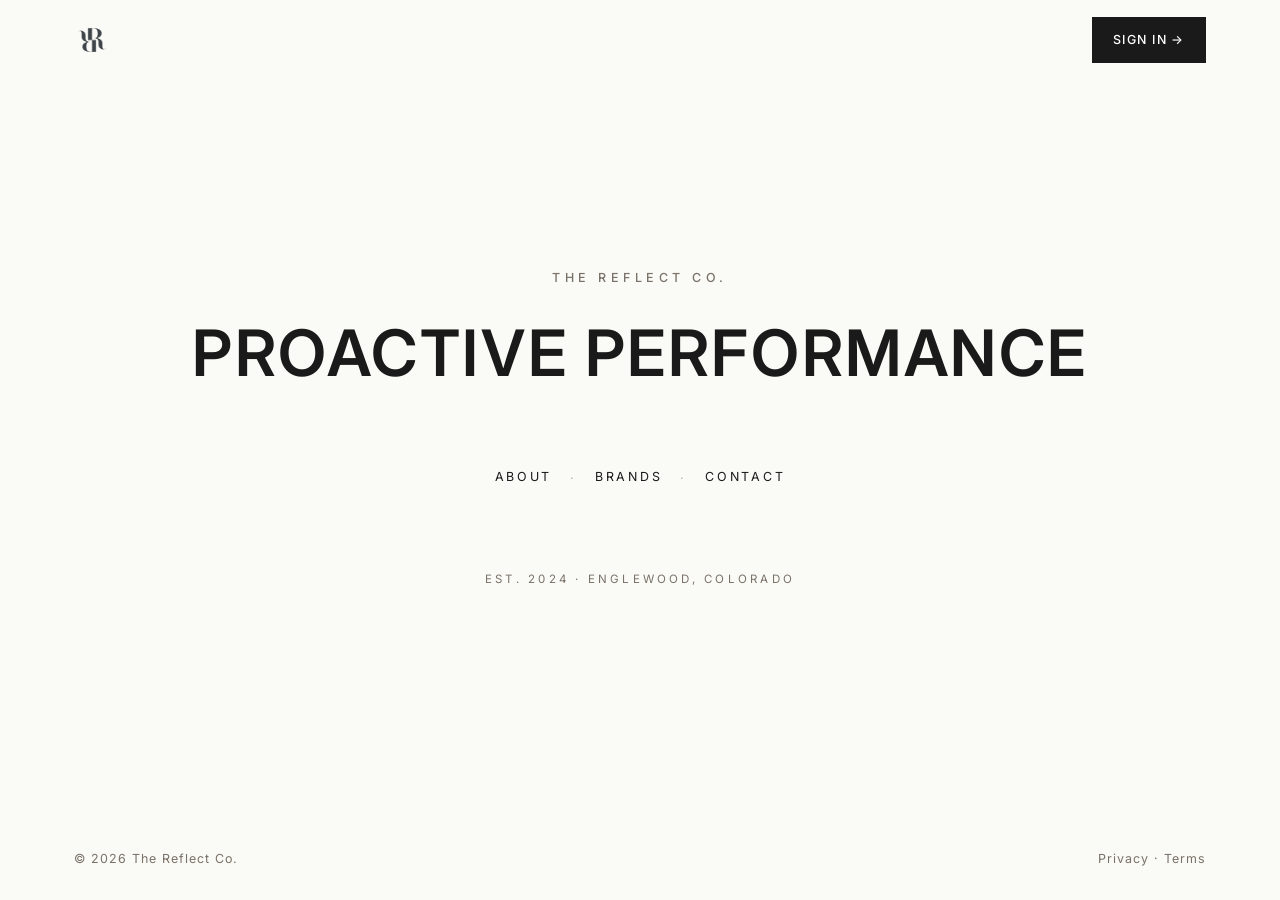
==== commit 144e9a92: "Align landing with live-site research (GORUCK structure + Ursa Major tone) - Headlines: switch from " ====
--- a/index.html
+++ b/index.html
@@ -70,8 +70,7 @@
   <div class="wrap">
     <div class="brand-block">
       <div class="brand-mark-lg">The Reflect Co.</div>
-      <h1 class="display">Proactive Performance.</h1>
-      <p class="standard-line">If it can't be proven, it doesn't ship.</p>
+      <h1 class="display">Proactive Performance</h1>
     </div>
 
     <nav class="quiet-nav" aria-label="Primary">
--- a/styles.css
+++ b/styles.css
@@ -6,9 +6,9 @@
   --ink-soft: #2a2a2a;
   --muted: #7a7268;          /* warm gray */
   --line: #d8d2c4;           /* warm hairline */
-  --cream: #f1ece1;          /* warm sand (Aesop / Caldera) */
-  --cream-deep: #e6dfcf;
-  --paper: #fbf8f1;          /* slightly warm off-white */
+  --cream: #fafaf6;          /* near-white, faint warm tint (Ursa Major / Caldera) */
+  --cream-deep: #efeee8;
+  --paper: #ffffff;          /* pure white */
   --accent: #a04d20;         /* burnt sienna — primary accent */
   --accent-deep: #7e3a16;
   --accent-2: #3d4426;       /* deep olive (Filson) */
@@ -621,30 +621,23 @@
   gap: 80px;
 }
 .brand-mark-lg {
-  font-family: var(--serif);
-  font-size: clamp(1rem, 1.3vw, 1.15rem);
-  letter-spacing: 0.42em;
-  text-transform: uppercase;
+  font-family: var(--sans);
+  font-size: clamp(0.78rem, 0.95vw, 0.9rem);
+  letter-spacing: 0.36em;
+  text-transform: uppercase;
+  font-weight: 500;
   color: var(--muted);
-  margin-bottom: 36px;
+  margin-bottom: 32px;
 }
 h1.display {
-  font-family: var(--serif);
-  font-weight: 400;
-  font-size: clamp(2.8rem, 6vw, 5.5rem);
-  letter-spacing: -0.01em;
+  font-family: var(--sans);
+  font-weight: 600;
+  font-size: clamp(2.2rem, 5vw, 4.4rem);
+  letter-spacing: 0.04em;
   line-height: 1.05;
+  text-transform: uppercase;
   color: var(--ink);
-  margin: 0 0 36px;
-}
-.standard-line {
-  font-family: var(--serif);
-  font-style: italic;
-  font-size: clamp(1.05rem, 1.6vw, 1.3rem);
-  color: var(--accent);
   margin: 0;
-  max-width: 36ch;
-  line-height: 1.4;
 }
 
 .quiet-nav {
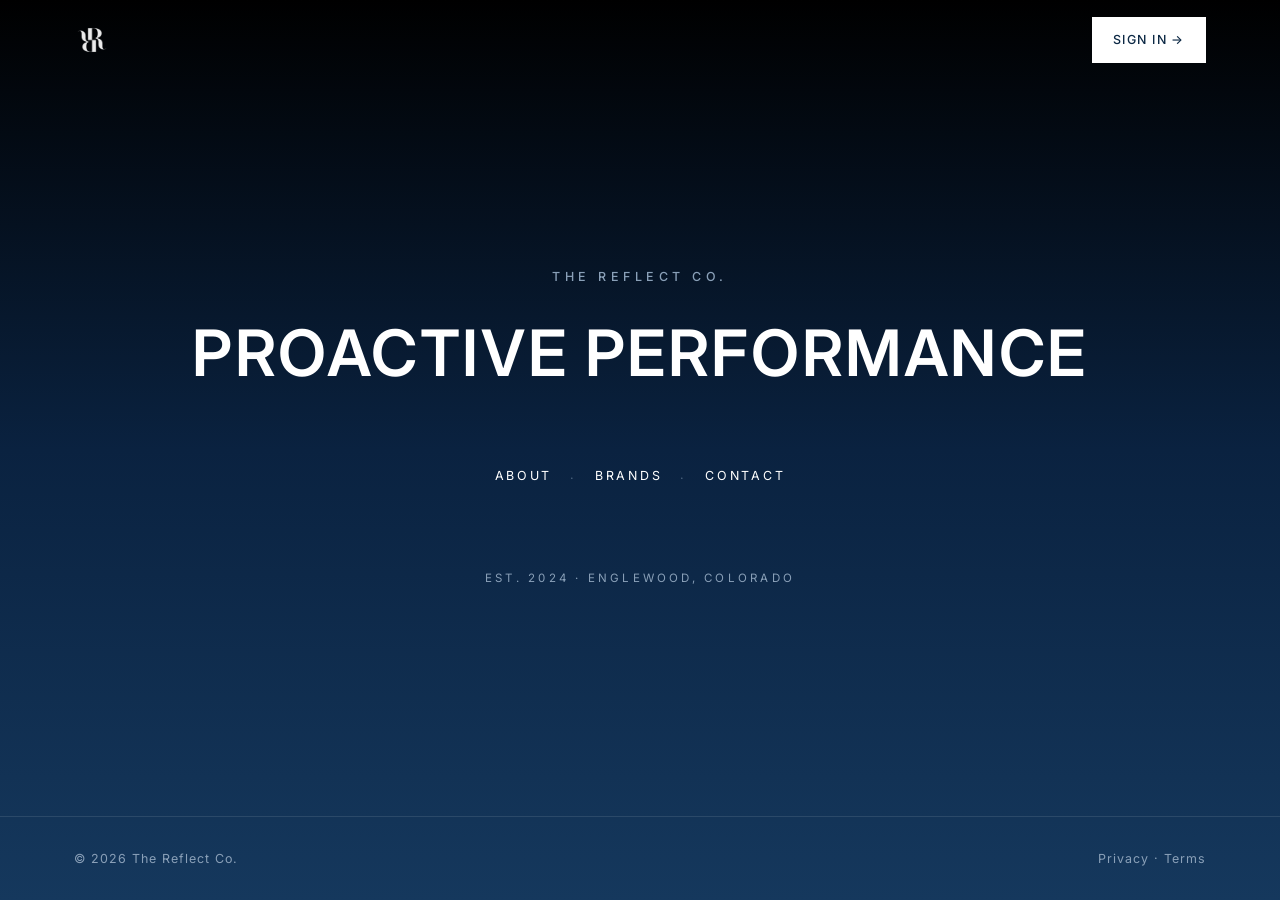
==== commit 9ebddbc8: "Replace dnarsete@gmail.com -> support@thereflectco.com across all pages - llms.txt, index.html (Orga" ====
--- a/index.html
+++ b/index.html
@@ -44,7 +44,7 @@
     "postalCode": "80210",
     "addressCountry": "US"
   },
-  "email": "dnarsete@gmail.com",
+  "email": "support@thereflectco.com",
   "brand": [
     {"@type": "Brand", "name": "Appose", "url": "https://shopappose.com"},
     {"@type": "Brand", "name": "LipTX"}
--- a/styles.css
+++ b/styles.css
@@ -1,14 +1,14 @@
 /* The Reflect Co — quiet luxury, B2B manufacturer */
 
 :root {
-  --ink: #1a1a1a;           /* pure charcoal (mood-board ink) */
-  --ink-deep: #0c0c0c;
-  --ink-soft: #2a2a2a;
-  --muted: #7a7268;          /* warm gray */
-  --line: #d8d2c4;           /* warm hairline */
-  --cream: #fafaf6;          /* near-white, faint warm tint (Ursa Major / Caldera) */
-  --cream-deep: #efeee8;
-  --paper: #ffffff;          /* pure white */
+  --ink: #ffffff;           /* white text on dark background */
+  --ink-deep: #f4f4f4;
+  --ink-soft: rgba(255,255,255,0.86);
+  --muted: #8aa0b8;          /* muted slate-blue for secondary text */
+  --line: rgba(255,255,255,0.14);
+  --cream: #0d2945;          /* deep navy background (mood-board swatch) */
+  --cream-deep: #081e35;
+  --paper: #0d2945;
   --accent: #a04d20;         /* burnt sienna — primary accent */
   --accent-deep: #7e3a16;
   --accent-2: #3d4426;       /* deep olive (Filson) */
@@ -55,14 +55,14 @@
 section { padding: clamp(72px, 10vw, 140px) 0; }
 .section-head { max-width: 760px; margin-bottom: 56px; }
 .section-head.center { margin-left: auto; margin-right: auto; text-align: center; }
-.divider { height: 1px; background: var(--line); border: 0; margin: 0; }
+.divider { height: 1px; background: rgba(255, 255, 255, 0.1); border: 0; margin: 0; }
 
 /* Header / Nav */
 .site-header {
   position: sticky;
   top: 0;
   z-index: 50;
-  background: rgba(255, 255, 255, 0.92);
+  background: rgba(13, 41, 69, 0.92);
   backdrop-filter: saturate(160%) blur(10px);
   -webkit-backdrop-filter: saturate(160%) blur(10px);
   border-bottom: 1px solid var(--line);
@@ -80,13 +80,20 @@
   font-family: var(--serif);
   font-size: 1.15rem;
   letter-spacing: 0.04em;
-}
-.brand img { width: 32px; height: 32px; object-fit: contain; }
+  color: #ffffff;
+}
+.brand img {
+  width: 32px;
+  height: 32px;
+  object-fit: contain;
+  filter: invert(1) brightness(2);    /* white monogram on dark header */
+}
 .nav-links { display: flex; align-items: center; gap: 32px; }
-.nav-links a { font-size: 0.92rem; color: var(--ink-soft); transition: color .2s; }
-.nav-links a:hover { color: var(--ink); }
-.nav-links a.btn-primary, .nav-links a.btn-primary:hover { color: #fff; }
-.nav-links a.btn-ghost, .nav-links a.btn-ghost:hover { color: var(--ink); }
+.nav-links a { font-size: 0.92rem; color: rgba(255,255,255,0.78); transition: color .2s; }
+.nav-links a:hover { color: #ffffff; }
+.nav-links a.btn-primary { color: #0d2945; }
+.nav-links a.btn-primary:hover { color: #ffffff; }
+.nav-links a.btn-ghost, .nav-links a.btn-ghost:hover { color: #ffffff; }
 .btn {
   display: inline-flex;
   align-items: center;
@@ -103,8 +110,8 @@
   cursor: pointer;
   white-space: nowrap;
 }
-.btn-primary { background: var(--ink); color: #fff; }
-.btn-primary:hover { background: var(--ink-deep); }
+.btn-primary { background: #ffffff; color: #0d2945; }
+.btn-primary:hover { background: var(--accent); color: #ffffff; }
 .btn-ghost { background: transparent; color: var(--ink); border-color: var(--ink); }
 .btn-ghost:hover { background: var(--ink); color: #fff; }
 .btn-lg { padding: 18px 32px; font-size: 0.96rem; letter-spacing: 0.08em; }
@@ -131,7 +138,7 @@
   gap: 5px;
   padding: 8px;
 }
-.nav-toggle span { width: 22px; height: 1.5px; background: var(--ink); }
+.nav-toggle span { width: 22px; height: 1.5px; background: #ffffff; }
 @media (max-width: 860px) {
   .nav-links { display: none; }
   .nav-toggle { display: flex; }
@@ -370,7 +377,7 @@
 }
 
 /* Brands */
-.brands { background: var(--cream); }
+.brands { background: rgba(255, 255, 255, 0.02); }
 .brand-grid {
   display: grid;
   grid-template-columns: 1fr 1fr;
@@ -378,8 +385,8 @@
 }
 @media (max-width: 780px) { .brand-grid { grid-template-columns: 1fr; } }
 .brand-card {
-  background: #fff;
-  border: 1px solid var(--line);
+  background: rgba(255, 255, 255, 0.03);
+  border: 1px solid rgba(255, 255, 255, 0.1);
   padding: 56px 44px;
   border-radius: 2px;
   display: flex;
@@ -391,8 +398,8 @@
 .brand-card.dark { background: linear-gradient(135deg, var(--ink), #2d2d44); color: #fff; border-color: var(--ink); }
 .brand-card.dark p, .brand-card.dark .brand-features li { color: rgba(255, 255, 255, 0.78); }
 .brand-card.dark .eyebrow { color: rgba(255, 255, 255, 0.6); }
-.brand-card.dark .btn-primary { background: #fff; color: var(--ink); }
-.brand-card.dark .btn-primary:hover { background: rgba(255, 255, 255, 0.88); color: var(--ink); }
+.brand-card.dark .btn-primary { background: #fff; color: #0d2945; }
+.brand-card.dark .btn-primary:hover { background: rgba(255, 255, 255, 0.88); color: #0d2945; }
 
 .brand-card.warm { background: linear-gradient(135deg, #fef4e8, #f5e4d0); color: var(--ink); border-color: rgba(26, 26, 46, 0.12); }
 .brand-card.warm .tagline { color: #a04d20; }
@@ -449,9 +456,9 @@
 @media (max-width: 600px) { .cap-grid { grid-template-columns: 1fr; } }
 .cap {
   padding: 36px 32px;
-  border: 1px solid var(--line);
+  border: 1px solid rgba(255, 255, 255, 0.1);
   border-radius: 2px;
-  background: var(--paper);
+  background: rgba(255, 255, 255, 0.03);
 }
 .cap .num {
   font-family: var(--serif);
@@ -499,12 +506,13 @@
 .form input, .form textarea, .form select {
   font: inherit;
   padding: 14px 16px;
-  border: 1px solid var(--line);
+  border: 1px solid rgba(255, 255, 255, 0.18);
   border-radius: 2px;
-  background: #fff;
-  color: var(--ink);
+  background: rgba(255, 255, 255, 0.05);
+  color: #ffffff;
   transition: border-color .2s;
 }
+.form input::placeholder, .form textarea::placeholder { color: rgba(255,255,255,0.4); }
 .form input:focus, .form textarea:focus, .form select:focus {
   outline: none;
   border-color: var(--accent);
@@ -523,8 +531,8 @@
 }
 @media (max-width: 880px) { .contact-grid { grid-template-columns: 1fr; gap: 40px; } }
 .contact-card {
-  background: var(--cream);
-  border: 1px solid var(--line);
+  background: rgba(255, 255, 255, 0.03);
+  border: 1px solid rgba(255, 255, 255, 0.1);
   padding: 40px 36px;
   border-radius: 2px;
 }
@@ -536,7 +544,8 @@
 
 /* Footer */
 .site-footer {
-  background: var(--ink);
+  background: #081e35;
+  border-top: 1px solid rgba(255, 255, 255, 0.1);
   color: rgba(255, 255, 255, 0.7);
   padding: 64px 0 40px;
   font-size: 0.9rem;
@@ -577,7 +586,8 @@
    ========================================================= */
 
 body.landing {
-  background: var(--cream);
+  background: linear-gradient(180deg, #000000 0%, #0a2240 50%, #15385d 100%);
+  background-attachment: fixed;
   min-height: 100vh;
   display: flex;
   flex-direction: column;
@@ -594,16 +604,22 @@
   z-index: 5;
 }
 .site-header.bare .nav { height: 80px; }
-.site-header.bare .brand img { width: 36px; height: 36px; opacity: 0.85; }
+.site-header.bare .brand img {
+  width: 36px;
+  height: 36px;
+  opacity: 0.92;
+  filter: invert(1) brightness(2);    /* white monogram on dark bg */
+}
 .site-header.bare .brand span { display: none; }
 .signin-btn {
   font-size: 0.78rem !important;
   padding: 12px 20px !important;
   letter-spacing: 0.12em !important;
   border-radius: 0 !important;
-  background: var(--ink) !important;
-}
-.signin-btn:hover { background: var(--accent) !important; }
+  background: #ffffff !important;
+  color: #0d2945 !important;
+}
+.signin-btn:hover { background: var(--accent) !important; color: #ffffff !important; }
 
 .landing-bare {
   flex: 1;
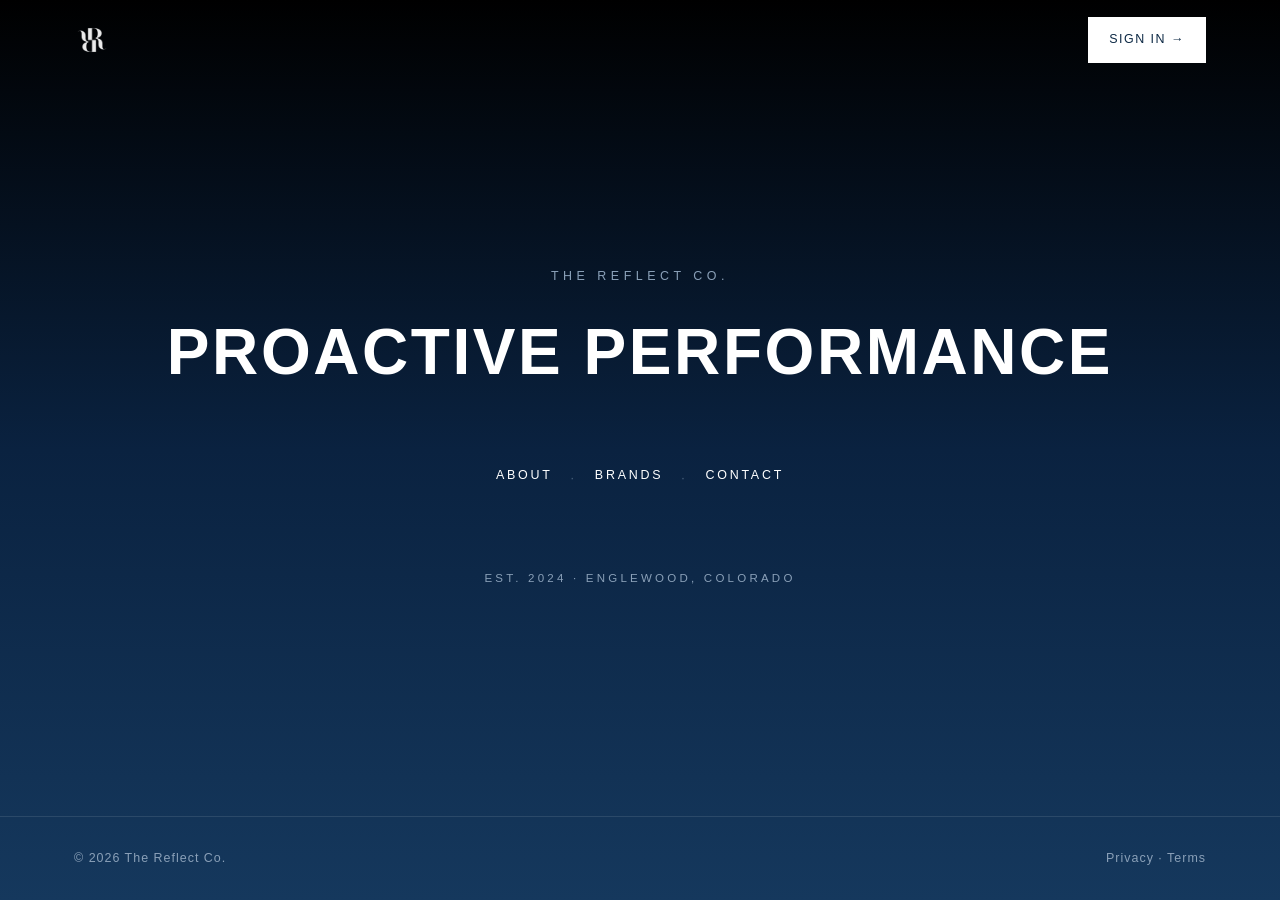
==== commit 6adac98c: "Security + SEO hardening - Security headers via meta tags (CSP with frame-ancestors 'none',   X-Cont" ====
--- a/index.html
+++ b/index.html
@@ -3,6 +3,10 @@
 <head>
 <meta charset="UTF-8" />
 <meta name="viewport" content="width=device-width, initial-scale=1.0" />
+<meta http-equiv="X-Content-Type-Options" content="nosniff" />
+<meta name="referrer" content="strict-origin-when-cross-origin" />
+<meta http-equiv="Content-Security-Policy" content="default-src 'self' https:; script-src 'self' 'unsafe-inline' https:; style-src 'self' 'unsafe-inline' https://fonts.googleapis.com; font-src 'self' https://fonts.gstatic.com; img-src 'self' data: https:; connect-src 'self' https:; frame-ancestors 'none'; base-uri 'self'; form-action 'self' mailto:;" />
+<meta http-equiv="Permissions-Policy" content="geolocation=(), microphone=(), camera=(), payment=()" />
 <title>The Reflect Co.</title>
 <meta name="description" content="The Reflect Co. — a proactive performance manufacturer. Considered things, plainly stated. Home of Appose and the LipTX line." />
 <link rel="canonical" href="https://thereflectco.com/" />
@@ -11,12 +15,14 @@
 <meta property="og:title" content="The Reflect Co." />
 <meta property="og:description" content="A proactive performance manufacturer. Considered things, plainly stated." />
 <meta property="og:url" content="https://thereflectco.com/" />
-<meta property="og:image" content="https://thereflectco.com/assets/reflect-logo.png" />
+<meta property="og:image" content="https://thereflectco.com/assets/og-card.png" />
+<meta property="og:image:width" content="1200" />
+<meta property="og:image:height" content="630" />
 <meta property="og:site_name" content="The Reflect Co." />
 <meta name="twitter:card" content="summary_large_image" />
 <meta name="twitter:title" content="The Reflect Co." />
 <meta name="twitter:description" content="A proactive performance manufacturer." />
-<meta name="twitter:image" content="https://thereflectco.com/assets/reflect-logo.png" />
+<meta name="twitter:image" content="https://thereflectco.com/assets/og-card.png" />
 
 <link rel="icon" type="image/png" href="assets/reflect-logo.png" />
 <link rel="apple-touch-icon" href="assets/reflect-logo.png" />
@@ -49,6 +55,48 @@
     {"@type": "Brand", "name": "Appose", "url": "https://shopappose.com"},
     {"@type": "Brand", "name": "LipTX"}
   ]
+}
+</script>
+<script type="application/ld+json">
+{
+  "@context": "https://schema.org",
+  "@type": "WebSite",
+  "name": "The Reflect Co.",
+  "url": "https://thereflectco.com",
+  "publisher": { "@type": "Organization", "name": "The Reflect Co." },
+  "inLanguage": "en-US"
+}
+</script>
+<script type="application/ld+json">
+{
+  "@context": "https://schema.org",
+  "@type": "LocalBusiness",
+  "name": "The Reflect Co.",
+  "url": "https://thereflectco.com",
+  "image": "https://thereflectco.com/assets/reflect-logo.png",
+  "description": "A proactive performance manufacturer. Considered things, plainly stated.",
+  "telephone": "",
+  "email": "support@thereflectco.com",
+  "address": {
+    "@type": "PostalAddress",
+    "streetAddress": "3642 S. Jason Street",
+    "addressLocality": "Englewood",
+    "addressRegion": "CO",
+    "postalCode": "80210",
+    "addressCountry": "US"
+  },
+  "geo": {
+    "@type": "GeoCoordinates",
+    "latitude": 39.6478,
+    "longitude": -104.9931
+  },
+  "openingHoursSpecification": [{
+    "@type": "OpeningHoursSpecification",
+    "dayOfWeek": ["Monday", "Tuesday", "Wednesday", "Thursday", "Friday"],
+    "opens": "09:00",
+    "closes": "17:00"
+  }],
+  "priceRange": "$$"
 }
 </script>
 </head>
@@ -96,5 +144,6 @@
 </footer>
 
 <script src="app.js"></script>
+<script src="analytics.js"></script>
 </body>
 </html>
--- a/styles.css
+++ b/styles.css
@@ -136,9 +136,14 @@
   display: none;
   flex-direction: column;
   gap: 5px;
-  padding: 8px;
-}
-.nav-toggle span { width: 22px; height: 1.5px; background: #ffffff; }
+  padding: 12px;                       /* larger tap target */
+  margin: -12px;                       /* keep visual size */
+  min-width: 44px;
+  min-height: 44px;
+  align-items: center;
+  justify-content: center;
+}
+.nav-toggle span { width: 22px; height: 1.5px; background: #ffffff; display: block; }
 @media (max-width: 860px) {
   .nav-links { display: none; }
   .nav-toggle { display: flex; }
@@ -150,18 +155,37 @@
     right: 0;
     flex-direction: column;
     gap: 0;
-    background: #fff;
+    /* Fix: was #fff (white bg + white text = invisible links). Match site navy. */
+    background: rgba(8, 30, 53, 0.98);
+    backdrop-filter: saturate(160%) blur(10px);
+    -webkit-backdrop-filter: saturate(160%) blur(10px);
     border-bottom: 1px solid var(--line);
     padding: 8px 0;
+    box-shadow: 0 10px 24px rgba(0, 0, 0, 0.3);
   }
   .nav.open .nav-links a, .nav.open .nav-links .btn {
-    padding: 16px 24px;
-    border-bottom: 1px solid var(--line);
+    padding: 18px 24px;                /* 44px+ tap target */
+    border-bottom: 1px solid rgba(255, 255, 255, 0.08);
     border-radius: 0;
     text-align: left;
     justify-content: flex-start;
+    color: #ffffff;                    /* white text on navy */
+    background: transparent;
   }
   .nav.open .nav-links a:last-child, .nav.open .nav-links .btn:last-child { border-bottom: 0; }
+  /* Sign In button in mobile menu — keep it visible and distinct */
+  .nav.open .nav-links .btn-primary {
+    margin: 12px 24px 4px;
+    background: #ffffff;
+    color: #0d2945;
+    text-align: center;
+    justify-content: center;
+    border-radius: 2px;
+  }
+  .nav.open .nav-links .btn-primary:hover {
+    background: var(--accent);
+    color: #ffffff;
+  }
 }
 
 /* Hero */
@@ -481,6 +505,23 @@
 .portal p { color: rgba(255, 255, 255, 0.78); max-width: 560px; margin: 0 auto 36px; }
 .portal .eyebrow { color: rgba(255, 255, 255, 0.6); }
 
+/* Breadcrumbs (inner pages) */
+.breadcrumbs {
+  font-size: 0.74rem;
+  letter-spacing: 0.22em;
+  text-transform: uppercase;
+  color: var(--muted);
+  margin: 0 0 20px;
+}
+.breadcrumbs a {
+  color: var(--muted);
+  border-bottom: 1px solid transparent;
+  transition: color .2s, border-color .2s;
+}
+.breadcrumbs a:hover { color: #ffffff; border-bottom-color: rgba(255,255,255,0.4); }
+.breadcrumbs .sep { margin: 0 8px; opacity: 0.5; }
+.breadcrumbs [aria-current="page"] { color: #ffffff; }
+
 /* Page hero (interior pages) */
 .page-hero {
   background: var(--cream);
@@ -505,12 +546,18 @@
 .form label { font-size: 0.82rem; text-transform: uppercase; letter-spacing: 0.12em; color: var(--muted); }
 .form input, .form textarea, .form select {
   font: inherit;
+  /* iOS Safari auto-zooms inputs whose computed font-size is under 16px.
+     Set 16px explicitly so mobile keyboards don't trigger the zoom. */
+  font-size: 16px;
   padding: 14px 16px;
   border: 1px solid rgba(255, 255, 255, 0.18);
   border-radius: 2px;
   background: rgba(255, 255, 255, 0.05);
   color: #ffffff;
   transition: border-color .2s;
+  /* iOS: remove the default rounded/shaded input chrome */
+  -webkit-appearance: none;
+          appearance: none;
 }
 .form input::placeholder, .form textarea::placeholder { color: rgba(255,255,255,0.4); }
 .form input:focus, .form textarea:focus, .form select:focus {
@@ -589,10 +636,18 @@
   background: linear-gradient(180deg, #000000 0%, #0a2240 50%, #15385d 100%);
   background-attachment: fixed;
   min-height: 100vh;
+  min-height: 100dvh;                  /* iOS Safari: shrinks with browser chrome */
   display: flex;
   flex-direction: column;
+  /* iPhone notch / home indicator safe-area padding */
+  padding-top: env(safe-area-inset-top, 0);
+  padding-bottom: env(safe-area-inset-bottom, 0);
+  padding-left: env(safe-area-inset-left, 0);
+  padding-right: env(safe-area-inset-right, 0);
 }
 body.landing main { flex: 1; display: flex; }
+/* Landing hero: also swap vh -> dvh for iOS */
+.landing-hero { min-height: 88vh; min-height: 88dvh; }
 
 .site-header.bare {
   background: transparent;
